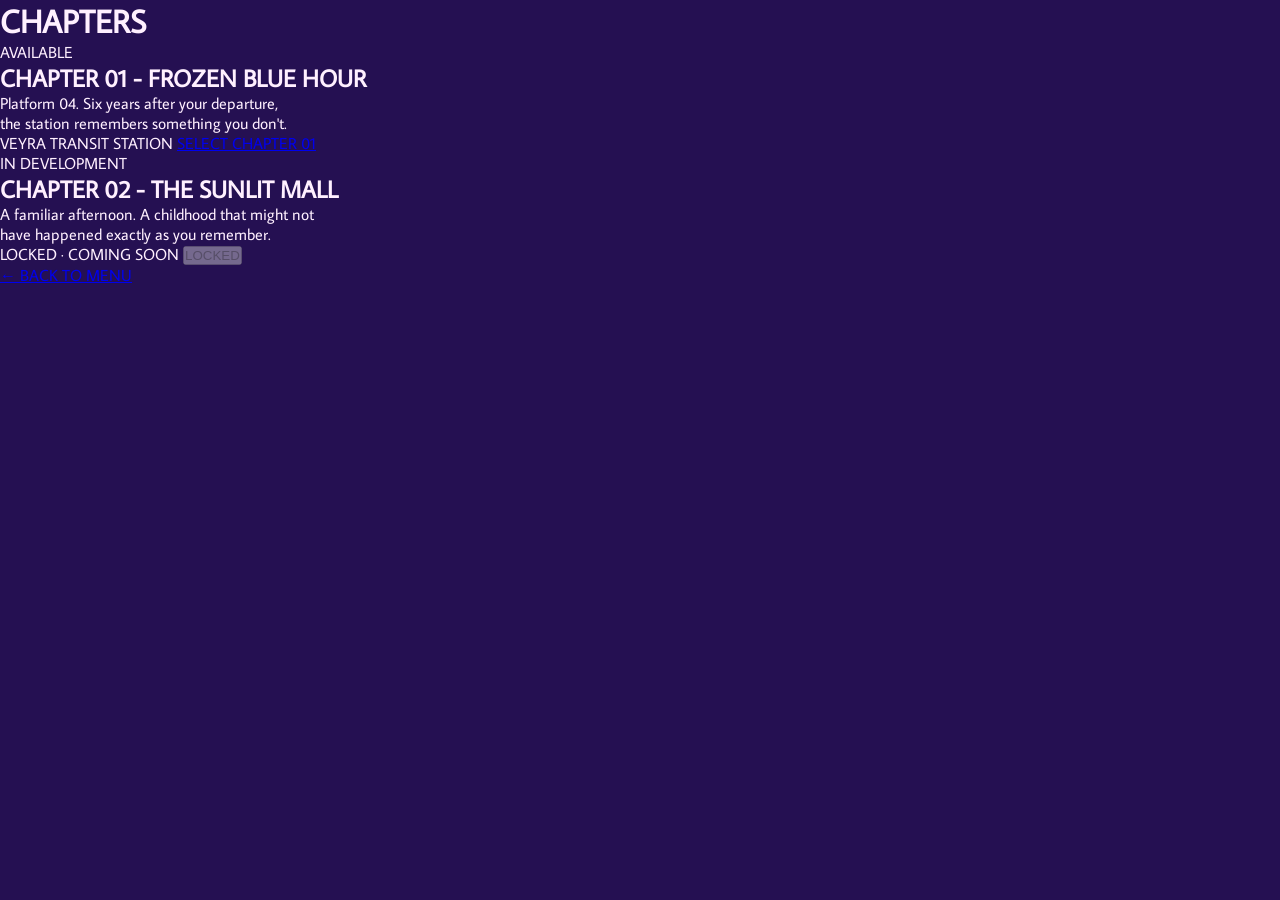
==== chapter-select.html @ b5fec7a7 "html: Chapter selection contents" ====
<!DOCTYPE html>
<html lang="en">
<head>
    <meta charset="UTF-8">
    <meta name="viewport" content="width=device-width, initial-scale=1.0">
    <title>VEYRA - Chapters</title>
    <link rel="stylesheet" href="style.css">
    <link rel="stylesheet" href="chapter-select.css">
    <!--google fonts-->
    <link rel="preconnect" href="https://fonts.googleapis.com">
    <link rel="preconnect" href="https://fonts.gstatic.com" crossorigin>
    <link href="https://fonts.googleapis.com/css2?family=Kings&family=Average+Sans&display=swap" rel="stylesheet">

</head>

<body class="chapter-select-page">
    <main class="chapter-select-container">
        <h1>CHAPTERS</h1>

        <!--chapter 01-->
        <section class="chapter-card available">
            <span class="chapter-status">AVAILABLE</span>
            <h2>CHAPTER 01 - FROZEN BLUE HOUR</h2>
            <p>Platform 04. Six years after your departure,<br>the station remembers something you don't.</p>
            <span class="chapter-info">VEYRA TRANSIT STATION</span>
            <a href="chapter1.html" class="chapter-button">SELECT CHAPTER 01</a>
        </section>

        <!--chapter 02-->
        <section class="chapter-card locked">
            <span class="chapter-status">IN DEVELOPMENT</span>
            <h2>CHAPTER 02 - THE SUNLIT MALL</h2>
            <p>A familiar afternoon. A childhood that might not<br>have happened exactly as you remember.</p>
            <span class="chapter-info">LOCKED · COMING SOON</span>
            <button class="chapter-button" disabled>LOCKED</button>
        </section>

        <a href="index.html" class="back-button">← BACK TO MENU</a>

    </main>

</body>







</html>
---- style.css ----
/*general*/

:root {
    --dark-purple: #251052;
    --purple: #49266F;
    --lavender: #A879CE;
    --pink: #FFB5EB;
    --white-pink: #FFF0FF;
}

* {
    margin: 0;
    padding: 0;
    box-sizing: border-box;
}

body {
    background: var(--dark-purple);
    color: var(--white-pink);
    font-family: 'Average Sans', sans-serif;
    overflow: hidden;

}

/*loading*/

.loading-screen {
    position: fixed;
    inset: 0;

    background-image:
        linear-gradient(
            rgba(37, 16, 82, 0.35),
            rgba(37, 16, 82, 0.65)
        ),
        url("images/loading-bg.png");

    background-size: cover;
    background-position: center;
    background-repeat: no-repeat;

    display: flex;
    flex-direction: column;
    justify-content: center;
    align-items: center;

    z-index: 1000;

    transition: opacity 1.8s cubic-bezier(0.22, 1, 0.36, 1);
}

.loading-screen.fade-out {
    opacity: 0;
    pointer-events: none;
}

.loading-content {
    width: 100%;
    text-align: center;

    display: flex;
    flex-direction: column;
    align-items: center;

    position: relative;
    z-index: 3;
}


.loading-subtitle {
    font-family: 'Average Sans', sans-serif;
    font-size: 13px;
    letter-spacing: 3px;

    color: var(--pink);

    margin-top: 15px;
}

.subtitle {
    font-family: 'Average Sans', sans-serif;
    font-size: 11px;
    letter-spacing: 5px;
    color: var(--pink);
    margin-bottom: 15px;
}

.loading-content h1 {
    font-family: 'Kings', serif;
    font-size: 100px;
    font-weight: normal;
    letter-spacing: 8px;

    color: var(--white-pink);

    text-shadow: 
        0 0 10px var(--lavender),
        0 0 25px var(--purple);

    animation: titleGlow 3s ease-in-out infinite alternate;
}

/*progress bar*/

.loading-bar {
    width: 300px;
    height: 2px;

    background: rgba(255, 240, 255, 0.25);

    margin-top: 60px;
    overflow: hidden;
}

#progress {
    width: 0%;
    height: 100%;

    background: var(--pink);
    box-shadow: 0 0 15px var(--pink);

    transition: width 0.2s ease;
}

#loadingText {
    font-size: 10px;
    letter-spacing: 3px;

    color: var(--lavender);

    margin-top: 20px;
}

#percentage {
    font-size: 11px;
    color: var(--white-pink);

    margin-top: 8px;
}

/*petals*/

.petals {
    position: absolute;
    inset: 0;

    overflow: hidden;
    pointer-events: none;

    z-index: 2;
}

.petals span {
    position: absolute;

    top: -80px;

    color: var(--pink);
    opacity: 0.7;

    font-size: 22px;
    white-space: nowrap;

    animation: fallingPetals 12s linear infinite;
    animation-fill-mode: backwards;
}

/* Different horizontal positions */

.petals span:nth-child(1) {
    left: 10%;
    animation-delay: 0s;
    animation-duration: 11s;
}

.petals span:nth-child(2) {
    left: 25%;
    animation-delay: 3s;
    animation-duration: 14s;
}

.petals span:nth-child(3) {
    left: 45%;
    animation-delay: 6s;
    animation-duration: 12s;
}

.petals span:nth-child(4) {
    left: 65%;
    animation-delay: 2s;
    animation-duration: 15s;
}

.petals span:nth-child(5) {
    left: 80%;
    animation-delay: 5s;
    animation-duration: 13s;
}

.petals span:nth-child(6) {
    left: 92%;
    animation-delay: 8s;
    animation-duration: 11s;
}

/* Falling animation */

@keyframes fallingPetals {

    0% {
        transform: translate3d(0, 0, 0) rotate(0deg);
    }

    25% {
        transform: translate3d(35px, 25vh, 0) rotate(90deg);
    }

    50% {
        transform: translate3d(-20px, 50vh, 0) rotate(180deg);
    }

    75% {
        transform: translate3d(40px, 75vh, 0) rotate(270deg);
    }

    100% {
        transform: translate3d(-15px, 110vh, 0) rotate(360deg);
    }
}


/*main menu*/

#mainMenu {
    display: none;

    position: fixed;
    inset: 0;

    width: 100%;
    height: 100vh;

    flex-direction: column;
    justify-content: center;
    align-items: center;

    gap: 20px;

    /*background image (different from loading screen)*/
    background-image:
        linear-gradient(
            rgba(37, 16, 82, 0.35),
            rgba(37, 16, 82, 0.65)
        ),
        url("images/menu-bg.png");

    background-size: cover;
    background-position: center;
    background-repeat: no-repeat;

    text-align: center;
    overflow: hidden;

    z-index: 10;
}


#mainMenu h1 {
    font-family: 'Kings', serif;
    font-size: 90px;
    font-weight: normal;

    color: var(--white-pink);

    text-shadow:
        0 0 20px var(--lavender),
        0 0 40px var(--purple);
}

#mainMenu p {
    font-size: 12px;
    letter-spacing: 4px;
    color: var(--pink);
}

#mainMenu button {
    width: 190px;
    padding: 13px;

    background: rgba(37, 16, 82, 0.25);

    border: 1px solid var(--lavender);

    color: var(--white-pink);

    font-family: 'Average Sans', sans-serif;
    font-size: 12px;
    letter-spacing: 3px;

    cursor: pointer;
    transition: 0.3s ease;
}

#mainMenu button:hover {
    background: var(--purple);
    border-color: var(--pink);

    color: var(--pink);

    box-shadow: 0 0 20px rgba(255, 181, 235, 0.3);
}

/*animations*/

@keyframes floatPetals {
    0% {
        transform: translateY(100vh) rotate(0deg);
    }

    100% {
        transform: translateY(-100px) rotate(360deg);
    }
}

@keyframes titleGlow {
    from {
        text-shadow: 
            0 0 10px var(--lavender),
            0 0 20px var(--purple);
    }

    to {
        text-shadow: 
            0 0 20px var(--pink),
            0 0 40px var(--lavender);

    }
}


/*main menu animation*/

/*initial state*/
#mainMenu {
    display: none;

    position: fixed;
    inset: 0;

    width: 100%;
    min-height: 100vh;

    flex-direction: column;
    justify-content: center;
    align-items: center;

    gap: 20px;

    background-image:
        linear-gradient(
            rgba(37, 16, 82, 0.35),
            rgba(37, 16, 82, 0.65)
        ),
        url("images/menu-bg.png");

    background-size: cover;
    background-position: center;
    background-repeat: no-repeat;

    text-align: center;
    overflow: hidden;

    z-index: 10;

    opacity: 0;
    transform: translateY(15px);

    transition:
        opacity 1.5s ease,
        transform 1.5s ease;
}


/*when menu appear*/
#mainMenu.show {
    display: flex;
    opacity: 1;
    transform: translateY(0);
}
/* Individual menu elements */
#mainMenu h1,
#mainMenu p,
#mainMenu button {
    opacity: 0;
    transform: translateY(20px);

    transition:
        opacity 1.2s ease,
        transform 1.2s ease;
}

#mainMenu h1 {
    font-family: 'Kings', serif;
    font-size: 90px;
    font-weight: normal;
    letter-spacing: 5px;

    color: var(--white-pink);

    text-shadow:
        0 0 20px var(--lavender),
        0 0 40px var(--purple);

    opacity: 0;
    transform: translateY(20px);

    transition:
        opacity 1.2s ease,
        transform 1.2s ease;
}

#mainMenu.show h1 {
    opacity: 1;
    transform: translateY(0);
    transition-delay: 0.3s;
}

/*subtitle*/
#mainMenu.show p {
    opacity: 1;
    transform: translateY(0);
    transition-delay: 0.7s;
}

#mainMenu > p:not(#soundHint) {
    font-family: 'Average Sans', sans-serif;
    font-size: 12px;
    letter-spacing: 4px;
    color: var(--pink);

    opacity: 0;
    transform: translateY(20px);

    transition:
        opacity 1.2s ease,
        transform 1.2s ease;
}

#mainMenu.show > p:not(#soundHint) {
    opacity: 1;
    transform: translateY(0);
    transition-delay: 0.7s;
}

#mainMenu.show button:nth-of-type(1) {
    opacity: 1;
    transform: translateY(0);
    transition-delay: 1.0s;
}

#mainMenu.show button:nth-of-type(2) {
    opacity: 1;
    transform: translateY(0);
    transition-delay: 1.2s;
}

#mainMenu.show button:nth-of-type(3) {
    opacity: 1;
    transform: translateY(0);
    transition-delay: 1.4s;
}

/*menu audio iNSTRUCTION*/

#soundHint {
    font-size: 9px;
    letter-spacing: 3px;
    color: var(--lavender);

    margin-bottom: 5px;

    opacity: 0;
    transition: opacity 1s ease;
}

#mainMenu.show #soundHint {
    opacity: 0.8;
    animation: hintPulse 2s ease-in-out infinite alternate;
}

@keyframes hintPulse {
    from { opacity: 0.35; }
    to { opacity: 1; }
}

.menu-options {
    display: flex;
    flex-direction: column;
    align-items: center;

    width: min(320px, 85vw);
    gap: 5px;

    margin: 30px auto;
}

/*all buttons*/

.menu-options button {
    width: 100%;
    padding: 13px 10px;

    background: rgba(37, 16, 82, 0.2);

    border: none;
    border-top: 1px solid rgba(168, 121, 206, 0.7);
    border-bottom: 1px solid rgba(168, 121, 206, 0.7);

    color: var(--white-pink);

    font-family: 'Kings', serif;
    font-size: 19px;
    letter-spacing: 2px;

    cursor: pointer;

    opacity: 0;
    transform: translateY(15px);

    transition:
        opacity 1s ease,
        transform 0.4s ease,
        background 0.35s ease,
        color 0.35s ease,
        letter-spacing 0.35s ease,
        border-color 0.35s ease,
        box-shadow 0.35s ease;
}

/* BUTTON ENTRANCE */

#mainMenu.show .menu-options button {
    opacity: 1;
    transform: translateY(0);
}

#mainMenu.show .menu-options button:nth-child(1) {
    transition-delay: 1s;
}

#mainMenu.show .menu-options button:nth-child(2) {
    transition-delay: 1.2s;
}

#mainMenu.show .menu-options button:nth-child(3) {
    transition-delay: 1.4s;
}

#mainMenu.show .menu-options button:nth-child(4) {
    transition-delay: 1.6s;
}

#mainMenu.show .menu-options button:nth-child(5) {
    transition-delay: 1.8s;
}

/* HOVER */

#mainMenu.show .menu-options button:hover {
    background: rgba(168, 121, 206, 0.2);

    color: var(--pink);

    border-color: var(--pink);

    letter-spacing: 4px;

    transform: scale(1.04);

    box-shadow:
        0 0 15px rgba(255, 181, 235, 0.15);
}

/*click*/

#mainMenu.show .menu-options button:active {
    transform: scale(0.97);
    background: rgba(255, 181, 235, 0.2);
}

/*keyboard focus*/

.menu-options button:focus-visible {
    outline: 2px solid var(--pink);
    outline-offset: 4px;
}

/* SMALL SCREENS */

@media (max-height: 650px) {
    #mainMenu h1 {
        font-size: 60px;
    }

    .menu-options {
        margin: 15px auto;
        gap: 3px;
    }

    .menu-options button {
        padding: 9px;
        font-size: 16px;
    }
}




/*new.html*/

/*cutscene 1*/
.cutscene-page {
    margin: 0;
    padding: 0;
    width: 100%;
    height: 100%;
    overflow: hidden;
    background: #251052;
}

/* Cutscene container */

#cutscene {
    position: fixed;
    inset: 0;
    width: 100%;
    height: 100%;
    background: #251052;

    display: flex;
    justify-content: center;
    align-items: center;

    opacity: 0;
    visibility: hidden;
    pointer-events: none;

    transition: opacity 1.8s ease-in-out;
}

/* Fade in */

#cutscene.active {
    opacity: 1;
    visibility: visible;
    pointer-events: auto;
}

/* Video */

#introVideo {
    position: absolute;
    inset: 0;

    width: 100%;
    height: 100%;

    object-fit: contain;
    object-position: center;

    background: #251052;
}

/* Buttons */

.cutscene-buttons {
    position: absolute;
    bottom: 12%;
    left: 50%;
    transform: translateX(-50%);

    display: flex;
    gap: 20px;

    z-index: 10;
}

/* Button appearance */

.cutscene-buttons button {
    padding: 12px 30px;

    background: rgba(37, 16, 82, 0.75);
    color: #FFF0FF;

    border: 1px solid #A879CE;
    font-family: 'Average Sans', sans-serif;
    font-size: 14px;
    letter-spacing: 3px;

    cursor: pointer;

    transition:
        background 0.3s ease,
        color 0.3s ease,
        transform 0.3s ease,
        border-color 0.3s ease;
}

.cutscene-buttons button:hover {
    background: #A879CE;
    color: #251052;
    border-color: #FFB5EB;
    transform: translateY(-3px);
}

.cutscene-buttons button[hidden] {
    display: none;
}

/* Fade out */

#cutscene.fade-out {
    opacity: 0;
    pointer-events: none;
    transition: opacity 1.5s ease-in-out;
}
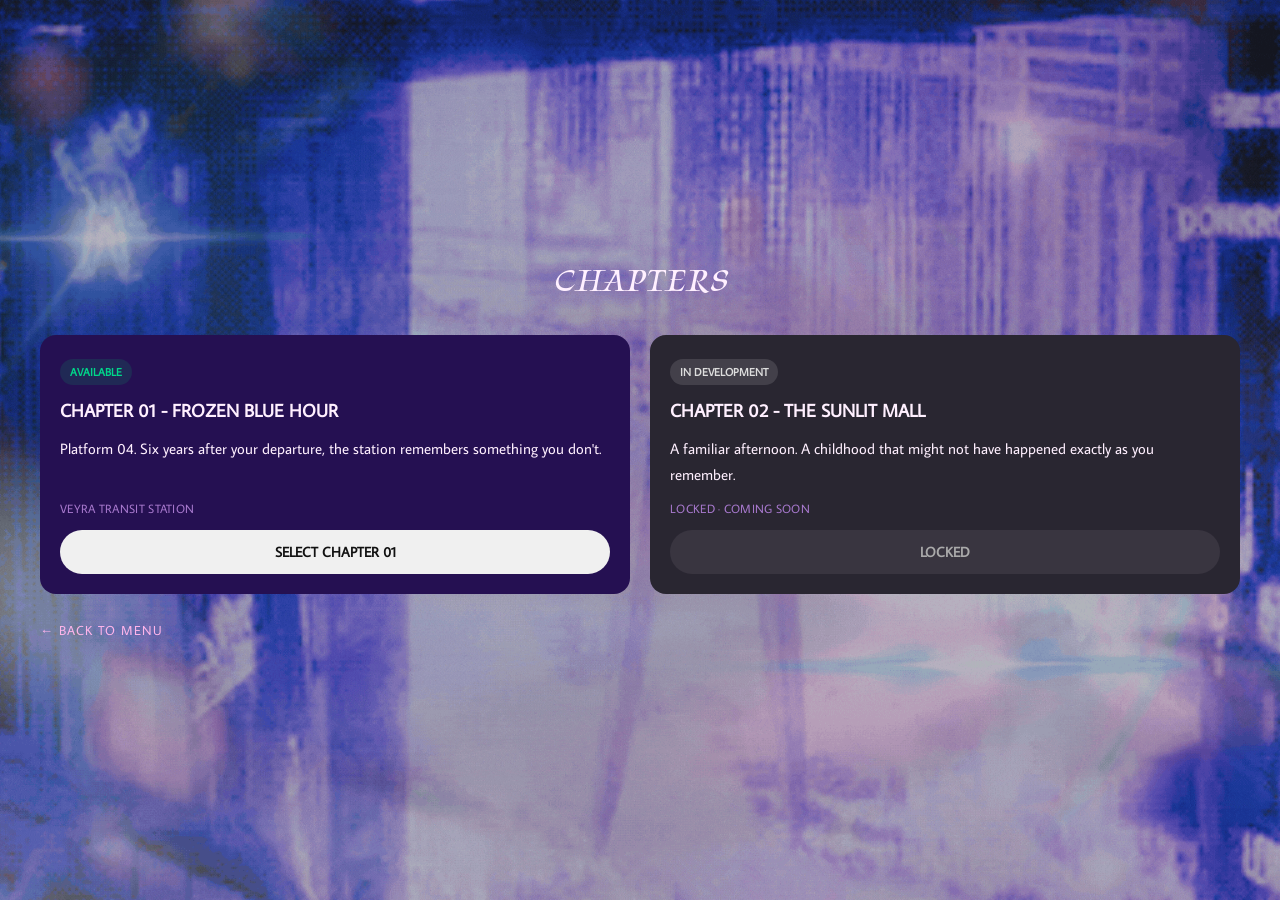
==== commit 96835fd2: "style: Style for layout & animations script: background music  html: add audio and adjust chapters" ====
--- a/chapter-select.html
+++ b/chapter-select.html
@@ -14,28 +14,67 @@
 </head>
 
 <body class="chapter-select-page">
+    
+    <audio id="chapterMusic" loop preload="auto">
+        <source src="audio/menu-theme.mp3" type="audio/mpeg">
+    </audio>
+
     <main class="chapter-select-container">
+
         <h1>CHAPTERS</h1>
 
-        <!--chapter 01-->
-        <section class="chapter-card available">
-            <span class="chapter-status">AVAILABLE</span>
-            <h2>CHAPTER 01 - FROZEN BLUE HOUR</h2>
-            <p>Platform 04. Six years after your departure,<br>the station remembers something you don't.</p>
-            <span class="chapter-info">VEYRA TRANSIT STATION</span>
-            <a href="chapter1.html" class="chapter-button">SELECT CHAPTER 01</a>
-        </section>
+        <div class="chapter-grid">
 
-        <!--chapter 02-->
-        <section class="chapter-card locked">
-            <span class="chapter-status">IN DEVELOPMENT</span>
-            <h2>CHAPTER 02 - THE SUNLIT MALL</h2>
-            <p>A familiar afternoon. A childhood that might not<br>have happened exactly as you remember.</p>
-            <span class="chapter-info">LOCKED · COMING SOON</span>
-            <button class="chapter-button" disabled>LOCKED</button>
-        </section>
+            <!-- CHAPTER 01 -->
+            <section class="chapter-card available">
 
-        <a href="index.html" class="back-button">← BACK TO MENU</a>
+                <span class="chapter-status">AVAILABLE</span>
+
+                <h2>CHAPTER 01 - FROZEN BLUE HOUR</h2>
+
+                <p>
+                    Platform 04. Six years after your departure,
+                    the station remembers something you don't.
+                </p>
+
+                <span class="chapter-info">
+                    VEYRA TRANSIT STATION
+                </span>
+
+                <a href="chapter1.html" class="chapter-button">
+                    SELECT CHAPTER 01
+                </a>
+
+            </section>
+
+
+            <!-- CHAPTER 02 -->
+            <section class="chapter-card locked">
+
+                <span class="chapter-status">IN DEVELOPMENT</span>
+
+                <h2>CHAPTER 02 - THE SUNLIT MALL</h2>
+
+                <p>
+                    A familiar afternoon. A childhood that might not
+                    have happened exactly as you remember.
+                </p>
+
+                <span class="chapter-info">
+                    LOCKED · COMING SOON
+                </span>
+
+                <button class="chapter-button" disabled>
+                    LOCKED
+                </button>
+
+            </section>
+
+        </div>
+
+        <a href="index.html" class="back-button">
+            ← BACK TO MENU
+        </a>
 
     </main>
 
--- a/chapter-select.css
+++ b/chapter-select.css
@@ -0,0 +1,317 @@
+:root {
+    --dark-purple: #251052;
+    --purple: #49266F;
+    --lavender: #A879CE;
+    --pink: #FFB5EB;
+    --white-pink: #FFF0FF;
+}
+
+* {
+    margin: 0;
+    padding: 0;
+    box-sizing: border-box;
+}
+
+body {
+    background: var(--dark-purple);
+    color: var(--white-pink);
+    font-family: 'Average Sans', sans-serif;
+    overflow: hidden;
+
+}
+
+/*chapter select*/
+
+.chapter-select-page {
+    min-height: 100vh;
+    box-sizing: border-box;
+
+    display: flex;
+    justify-content: center;
+    align-items: center;
+
+    padding: 40px 25px;
+
+    /*bg image*/
+    background-image: url("images/chapter-select-bg.gif");
+    background-position: center;
+    background-size: cover;
+    background-repeat: no-repeat;
+    background-attachment: fixed;
+
+    opacity: 0;
+    animation: pageFadeIn 1s ease forwards;
+}
+
+
+/*PAGE FADE IN*/
+
+@keyframes pageFadeIn {
+    from {
+        opacity: 0;
+    }
+    to {
+        opacity: 1;
+    }
+}
+
+/*PAGE FADE OUT*/
+
+.chapter-select-page.fade-out {
+    animation: pageFadeOut 0.8s ease forwards;
+}
+
+@keyframes pageFadeOut {
+    from {
+        opacity: 1;
+    }
+    to {
+        opacity: 0;
+    }
+}
+
+/*main container*/
+
+.chapter-select-container {
+    width: 100%;
+    max-width: 1200px;
+    margin: auto;
+}
+
+/*title*/
+
+.chapter-select-container > h1 {
+    font-family: 'Kings', serif;
+    font-size: 32px;
+    font-weight: normal;
+
+    color: var(--white-pink);
+
+    margin-bottom: 24px;
+
+    text-align: center;
+    margin-bottom: 30px;
+}
+
+/*chapter cards*/
+.chapter-grid {
+    display: grid;
+    grid-template-columns: repeat(2, minmax(0, 1fr));
+    gap: 20px;
+    width: 100%;
+}
+
+
+.chapter-card {
+    flex: 1 1 0;
+    min-width: 0;
+}
+
+
+.chapter-card {
+    min-width: 0;
+
+    display: flex;
+    flex-direction: column;
+    align-items: flex-start;
+
+    padding: 24px 20px 20px;
+    border-radius: 16px;
+
+    gap: 14px;
+
+    transition:
+        transform 0.4s ease,
+        background 0.4s ease,
+        box-shadow 0.4s ease;
+
+    animation: cardAppear 0.9s cubic-bezier(0.22, 1, 0.36, 1) both;
+}
+
+.chapter-card:nth-child(1) {
+    animation-delay: 0.4s;
+}
+
+.chapter-card:nth-child(2) {
+    animation-delay: 0.8s;
+}
+
+@keyframes cardAppear {
+    from {
+        opacity: 0;
+        transform: translateY(25px);
+    }
+
+    to {
+        opacity: 1;
+        transform: translateY(0);
+    }
+}
+
+/*available card*/
+
+.chapter-card.available {
+    background: #251052;
+}
+
+.chapter-card.available:hover {
+    transform: translateY(-5px);
+    box-shadow: 0 12px 35px rgba(168, 121, 206, 0.15);
+}
+
+/*locked card*/
+
+.chapter-card.locked {
+    background: #292631;
+}
+
+/*status*/
+
+.chapter-status {
+    font-size: 11px;
+    font-weight: bold;
+
+    padding: 6px 10px;
+    border-radius: 20px;
+}
+
+.available .chapter-status {
+    background: rgba(0, 180, 100, 0.15);
+    color: #00d68a;
+}
+
+.locked .chapter-status {
+    background: rgba(255, 255, 255, 0.12);
+    color: #dddddd;
+}
+
+/*chapter title*/
+
+.chapter-card h2 {
+    font-family: 'Average Sans', sans-serif;
+    font-size: 18px;
+    font-weight: bold;
+
+    color: var(--white-pink);
+
+    transition:
+        color 0.5s ease,
+        transform 0.5s ease;
+}
+
+/*desc*/
+
+.chapter-card p {
+    font-size: 15px;
+    line-height: 1.7;
+
+    color: var(--white-pink);
+
+    flex-grow: 1;
+}
+
+/*chapter info*/
+
+.chapter-info {
+    font-size: 12px;
+    letter-spacing: 0.3px;
+
+    color: var(--lavender);
+}
+
+/*BUTTONS*/
+
+.chapter-button {
+    width: 100%;
+
+    padding: 13px;
+    border: none;
+    border-radius: 30px;
+
+    background: #f0f0f0;
+    color: #111111;
+
+    font-family: 'Average Sans', sans-serif;
+    font-size: 14px;
+    font-weight: bold;
+
+    text-align: center;
+    text-decoration: none;
+
+    cursor: pointer;
+
+    transition:
+        background 0.35s ease,
+        color 0.35s ease,
+        transform 0.35s ease,
+        box-shadow 0.35s ease;
+}
+
+/*btn hover*/
+
+.available .chapter-button:hover {
+    background: var(--pink);
+    color: #251052;
+
+    transform: translateY(-2px);
+
+    box-shadow: 0 5px 20px rgba(255, 181, 235, 0.2);
+}
+
+/*locked btn*/
+
+.locked .chapter-button {
+    background: #393540;
+    color: #aaaaaa;
+
+    cursor: not-allowed;
+}
+
+/*back btn*/
+
+.back-button {
+    display: inline-block;
+
+    margin-top: 28px;
+
+    color: var(--pink);
+    text-decoration: none;
+
+    font-size: 13px;
+    letter-spacing: 1px;
+
+    transition:
+        color 0.5s ease,
+        transform 0.5s ease;
+}
+
+.back-button:hover {
+    color: var(--pink);
+    transform: translateX(-4px);
+}
+
+/* layout*/
+
+@media (max-width: 700px) {
+    .chapter-grid {
+        flex-direction: column;
+    }
+
+    .chapter-card {
+        width: 100%;
+    }
+}
+
+/*reduced motion accessibilty*/
+
+@media (prefers-reduced-motion: reduce) {
+    .chapter-select-page,
+    .chapter-card {
+        animation: none;
+        opacity: 1;
+    }
+
+    .chapter-select-page.fade-out {
+        animation: none;
+    }
+}
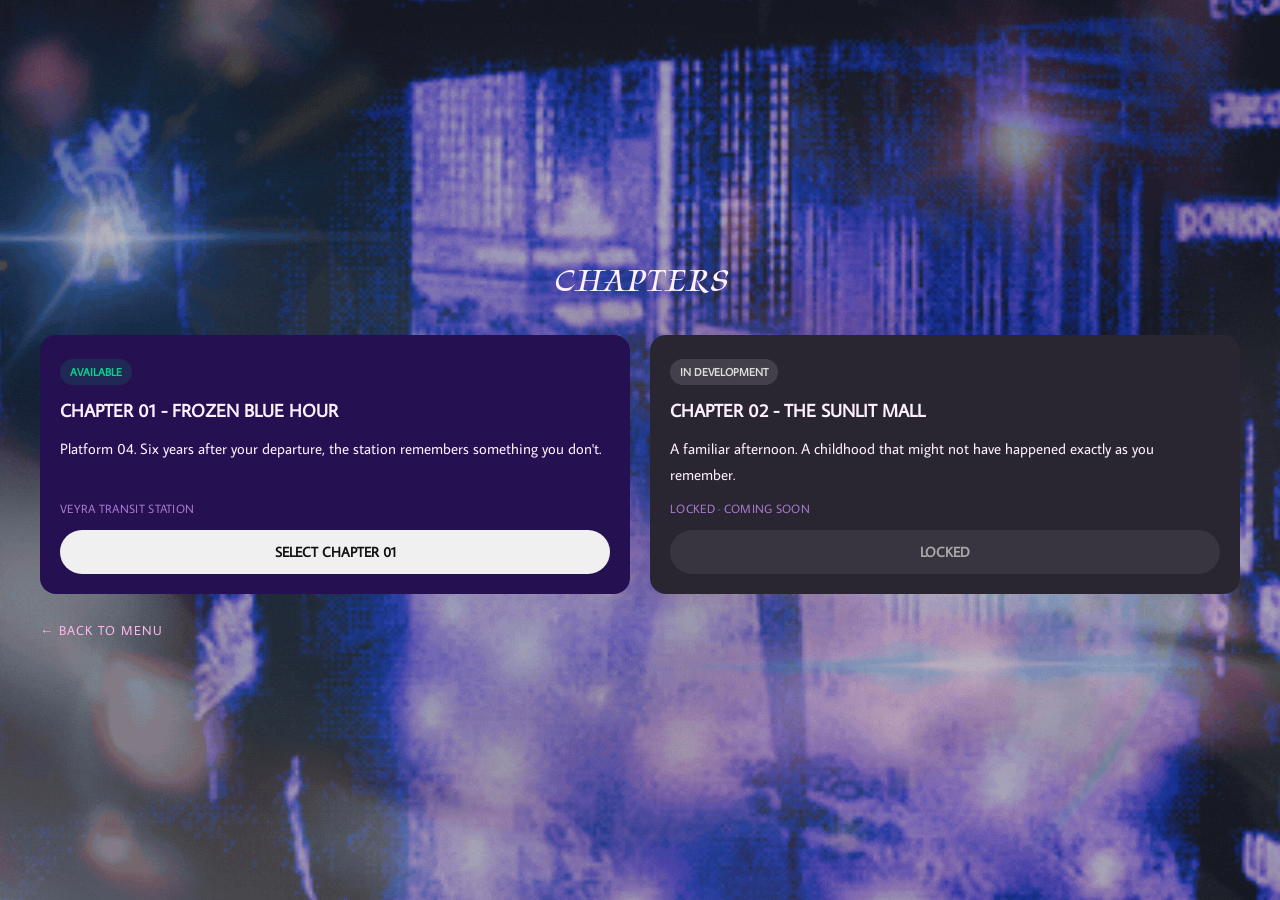
==== commit 05431a65: "html: Realized I forgot to link my java to this page. whoops" ====
--- a/chapter-select.html
+++ b/chapter-select.html
@@ -6,6 +6,7 @@
     <title>VEYRA - Chapters</title>
     <link rel="stylesheet" href="style.css">
     <link rel="stylesheet" href="chapter-select.css">
+    <script src="chapter-select.js" defer></script>
     <!--google fonts-->
     <link rel="preconnect" href="https://fonts.googleapis.com">
     <link rel="preconnect" href="https://fonts.gstatic.com" crossorigin>
--- a/style.css
+++ b/style.css
@@ -1,3 +1,80 @@
+/*page transitions*/
+:root {
+    --smooth-ease: cubic-bezier(0.22, 1, 0.36, 1);
+}
+
+body::after{
+    content: "";
+    position: fixed;
+    inset: 0;
+    background: #16092f;
+    opacity: 0;
+    pointer-events: none;
+    z-index: 9999;
+    transition: opacity 0.9s var(--smooth-ease);
+}
+
+body.page-leaving::after {
+    opacity: 1;
+    pointer-events: all;
+}
+
+body.page-entering::after {
+    animation: revealPage 1s var(--smooth-ease) forwards;
+}
+
+@keyframes revealPage {
+    from {opacity: 1;}
+    to {opacity: 0;}
+}
+
+#mainMenu .menu-options button {
+    transition:
+        opacity 0.9s var(--smooth-ease),
+        transform 0.6s var(--smooth-ease),
+        background 0.4s ease,
+        color 0.4s ease,
+        box-shadow 0.4s ease,
+        letter-spacing 0.4s ease;
+}
+
+/*smooth cutscene contents*/
+#introVideo {
+    opacity: 0;
+    transform: scale(1.025);
+    transition:
+        opacity 1.2s var(--smooth-ease),
+        transform 1.5s var(--smooth-ease);
+}
+
+#cutscene.active #introVideo {
+    opacity: 1;
+    transform: scale(1);
+}
+
+.cutscene-buttons {
+    opacity: 0;
+    transform: translate(-50%, 15px);
+    transition:
+        opacity 0.9s var(--smooth-ease),
+        transform 0.9s var(--smooth-ease);
+}
+
+#cutscene.active .cutscene-buttons {
+    opacity: 1;
+    transform: translate(-50%, 0);
+}
+
+/*accessibility*/
+@media (prefers-reduced-motion: reduce) {
+    *,
+    *::before,
+    *::after {
+        animation-duration: 0.01ms !important;
+        transition-duration: 0.01ms !important;
+    }
+}
+
 /*general*/
 
 :root {
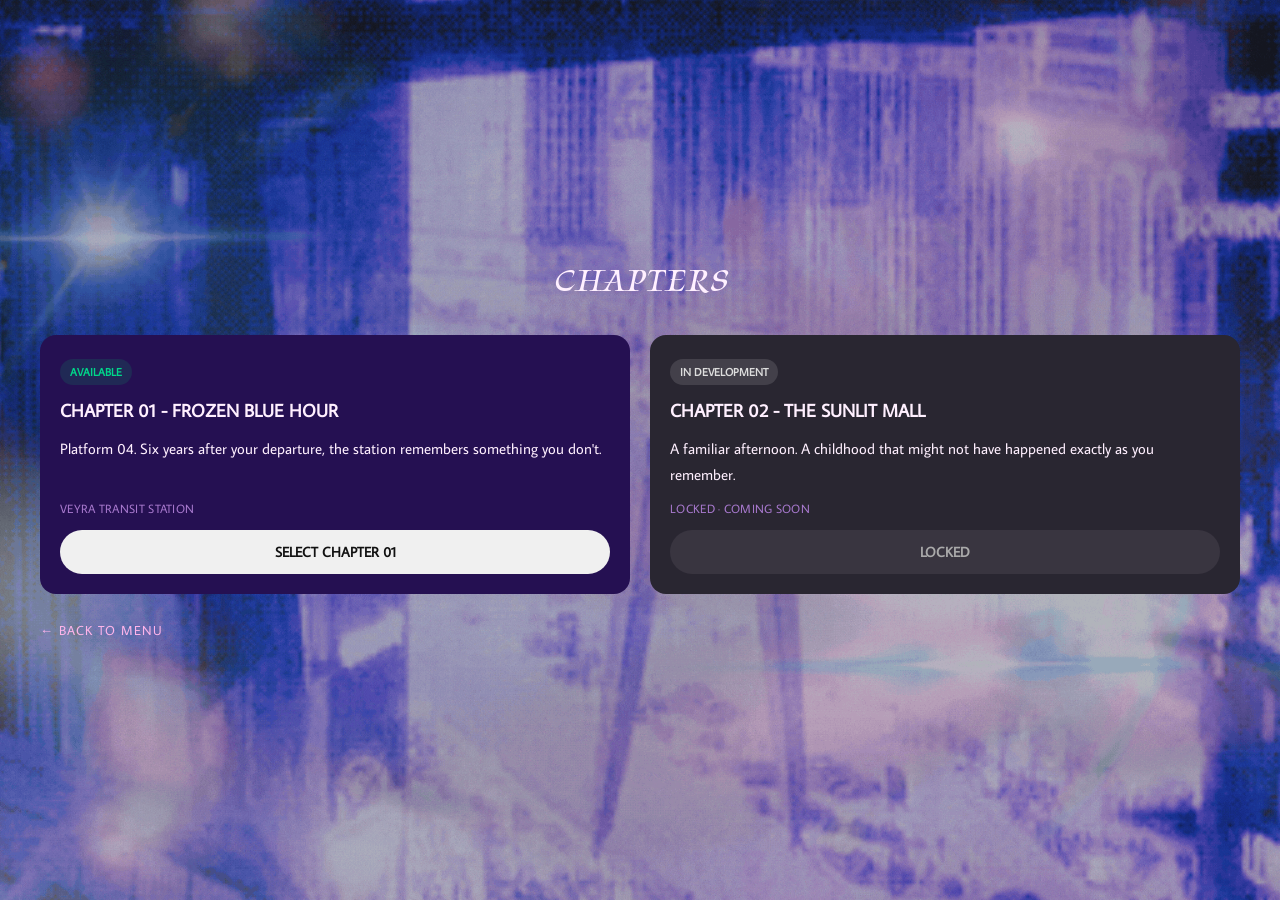
==== commit 4d3cc9c6: "html: Link every html to settings huhu" ====
--- a/chapter-select.html
+++ b/chapter-select.html
@@ -11,7 +11,9 @@
     <link rel="preconnect" href="https://fonts.googleapis.com">
     <link rel="preconnect" href="https://fonts.gstatic.com" crossorigin>
     <link href="https://fonts.googleapis.com/css2?family=Kings&family=Average+Sans&display=swap" rel="stylesheet">
-
+    <!--settings-->
+    <link rel="stylesheet" href="settings.css">
+    <script src="settings.js" defer></script>
 </head>
 
 <body class="chapter-select-page">
--- a/chapter-select.css
+++ b/chapter-select.css
@@ -1,3 +1,34 @@
+/*page transitions*/
+:root {
+    --smooth-ease: cubic-bezier(0.22, 1, 0.36, 1);
+}
+
+body::after{
+    content: "";
+    position: fixed;
+    inset: 0;
+    background: #16092f;
+    opacity: 0;
+    pointer-events: none;
+    z-index: 9999;
+    transition: opacity 0.9s var(--smooth-ease);
+}
+
+body.page-leaving::after {
+    opacity: 1;
+    pointer-events: all;
+}
+
+body.page-entering::after {
+    animation: revealPage 1s var(--smooth-ease) forwards;
+}
+
+@keyframes revealPage {
+    from {opacity: 1;}
+    to {opacity: 0;}
+}
+
+/*page settings*/
 :root {
     --dark-purple: #251052;
     --purple: #49266F;
@@ -16,8 +47,8 @@
     background: var(--dark-purple);
     color: var(--white-pink);
     font-family: 'Average Sans', sans-serif;
-    overflow: hidden;
-
+    overflow-x: hidden;
+    overflow-y: auto;
 }
 
 /*chapter select*/
@@ -293,8 +324,13 @@
 /* layout*/
 
 @media (max-width: 700px) {
+    .chapter-select-page {
+        align-items: flex-start;
+        padding: 35px 18px;
+    }
+
     .chapter-grid {
-        flex-direction: column;
+        grid-template-columns: 1fr;
     }
 
     .chapter-card {
--- a/settings.css
+++ b/settings.css
@@ -0,0 +1,154 @@
+/*global settings*/
+
+#gameControls {
+    position: fixed;
+    top: 22px;
+    right: 25px;
+    z-index: 9999;
+    display: flex;
+    gap: 10px;
+    align-items: center;
+}
+
+.game-control-btn {
+    border: 1px solid rgba(255, 255, 255, 0.35);
+    background: rgba(15, 15, 20, 0.75);
+    color: white;
+    padding: 10px 14px;
+    font: inherit;
+    cursor: pointer;
+    backdrop-filter: blur(10px);
+    transition: background 0.25s ease, transform 0.25s ease;
+}
+
+.game-control-btn:hover {
+    background: rgba(255, 255, 255, 0.18);
+    transform: translateY(-2px)
+}
+
+/*popup background*/
+#settingsOverlay {
+    position: fixed;
+    inset: 0;
+    z-index: 10000;
+    display: flex;
+    justify-content: center;
+    align-items: center;
+    padding: 20px;
+    background: rgba(0,0,0,0.7);
+    backdrop-filter: blur(6px);
+
+    opacity: 0;
+    visibility: hidden;
+    transition: opacity 0.3s ease, visibility 0.3s ease;
+}
+
+#settingsOverlay.open {
+    opacity: 1;
+    visibility: visible;
+}
+
+/*settings popup*/
+#settingsPopup {
+    position: relative;
+    width: min(440px, 100%);
+    max-height: 85vh;
+    overflow-y: auto;
+    padding: 30px;
+    color: white;
+    background: rgba(20,20,25,0.97);
+    border: 1px solid rgba(255,255,255,0.2);
+    box-shadow: 0 20px 70px rgba(0,0,0,0.5);
+
+    transform: translateY(18px) scale(0.98);
+    transition: transform 0.3s ease;
+}
+
+#settingsOverlay.open #settingsPopup {
+    transform: rotateY(0) scale(1);
+}
+
+.settings-heading {
+    margin: 0 0 25px;
+    font-size: 24px;
+    letter-spacing: 3px;
+    text-transform: uppercase;
+}
+
+.settings-close {
+    position: absolute;
+    top: 15px;
+    right: 18px;
+    border: none;
+    background: transparent;
+    color: white;
+    font-size: 25px;
+    cursor: pointer;
+}
+
+.settings-option {
+    margin: 22px 0;
+}
+
+.settings-option label,
+.settings-option .setting-label {
+    display: block;
+    margin-bottom: 12px;
+    font-size: 14px;
+    letter-spacing: 1px;
+}
+
+.settings-option input[type="range"] {
+    width: 100%;
+    accent-color: white;
+    cursor: pointer;
+}
+
+.settings-option select {
+    width: 100%;
+    padding: 10px;
+    color: white;
+    background: #292930;
+    border: 1px solid rgba(255,255,255,0.25);
+    font: inherit;
+}
+
+.settings-value {
+    float: right;
+    opacity: 0.7;
+}
+
+.settings-website {
+    display: inline-block;
+    margin-top: 15px;
+    color: white;
+    text-decoration: underline;
+    text-underline-offset: 4px;
+    opacity: 0.8;
+}
+
+.settings-website:hover {
+    opacity: 1;
+}
+
+.settings-divider {
+    border: 0;
+    border-top: 1px solid rgba(255,255,255,0.15);
+    margin: 20px 0;
+}
+
+@media (max-width: 600px) {
+    #gameControls {
+        top: 12px;
+        right: 12px;
+    }
+
+    .game-control-btn {
+        padding: 8px 10px;
+        font-size: 12px;
+    }
+
+    #settingsPopup {
+        padding: 25px 20px;
+    }
+}
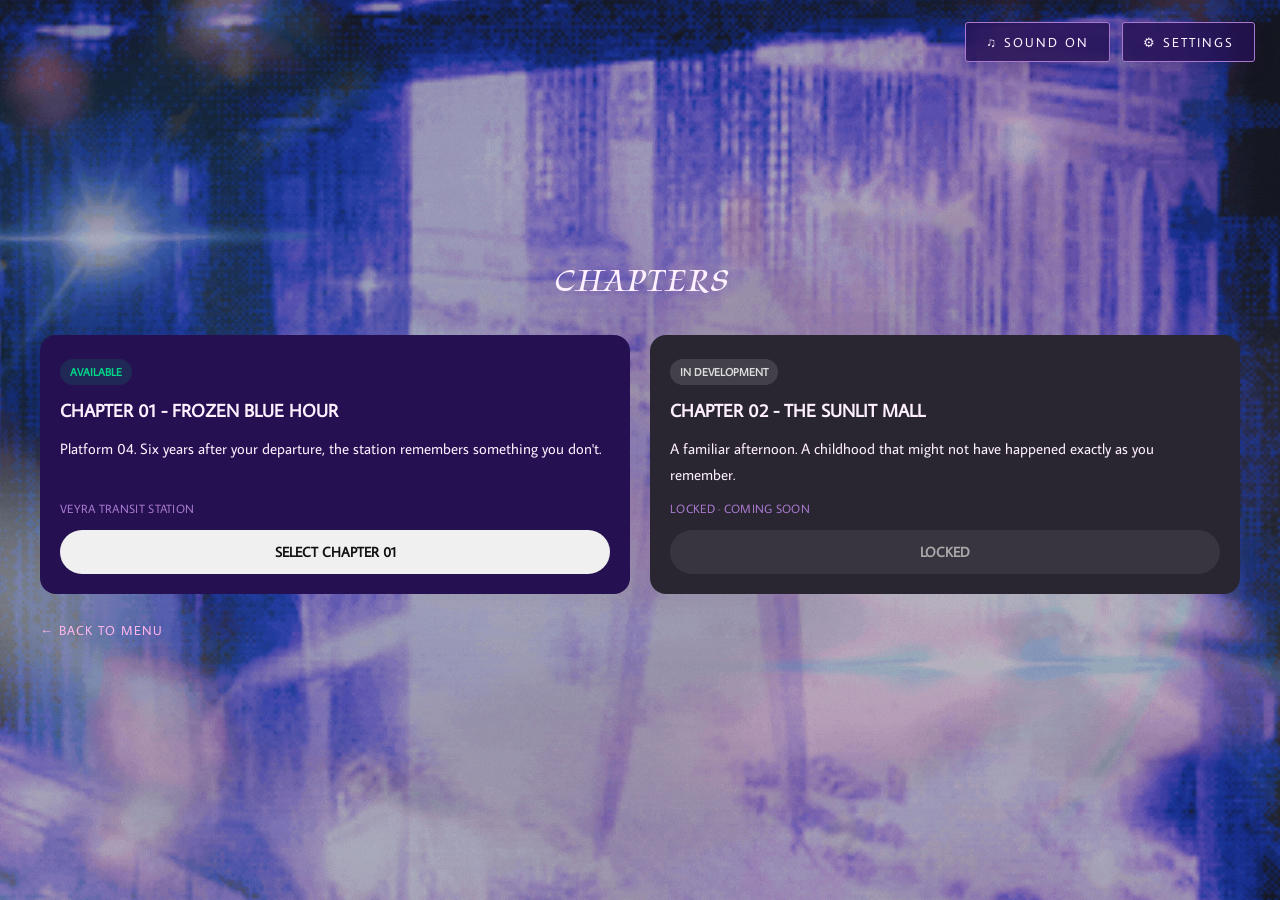
==== commit 8f2f67f1: "deleted text size adjustments" ====
--- a/chapter-select.html
+++ b/chapter-select.html
@@ -15,6 +15,81 @@
     <link rel="stylesheet" href="settings.css">
     <script src="settings.js" defer></script>
 </head>
+
+<!-- VEYRA GLOBAL CONTROLS -->
+<div id="gameControls">
+
+    <button id="soundToggle" class="game-control-btn">
+        ♫ SOUND ON
+    </button>
+
+    <button id="settingsButton" class="game-control-btn">
+        ⚙ SETTINGS
+    </button>
+
+</div>
+
+<!-- SETTINGS POPUP -->
+<div id="settingsOverlay">
+
+    <div id="settingsPopup">
+
+        <button id="closeSettings" class="settings-close">
+            ×
+        </button>
+
+        <h2 class="settings-heading">Settings</h2>
+
+        <!-- MUSIC -->
+        <div class="settings-option">
+            <label for="musicVolume">
+                Music Volume
+                <span id="musicVolumeValue" class="settings-value">70%</span>
+            </label>
+
+            <input
+                type="range"
+                id="musicVolume"
+                min="0"
+                max="100"
+                value="70"
+            >
+        </div>
+
+        <hr class="settings-divider">
+
+        <!-- SOUND EFFECTS -->
+        <div class="settings-option">
+            <label for="sfxVolume">
+                Sound Effects Volume
+                <span id="sfxVolumeValue" class="settings-value">85%</span>
+            </label>
+
+            <input
+                type="range"
+                id="sfxVolume"
+                min="0"
+                max="100"
+                value="85"
+            >
+        </div>
+
+        <hr class="settings-divider">
+
+        <!-- WEBSITE -->
+        <a
+            href="https://whoisciel67-alt.github.io/bluehour/"
+            target="_blank"
+            rel="noopener noreferrer"
+            class="settings-website"
+        >
+            Visit Website ↗
+        </a>
+
+    </div>
+
+</div>
+
 
 <body class="chapter-select-page">
     
--- a/settings.css
+++ b/settings.css
@@ -1,46 +1,94 @@
-/*global settings*/
+
+:root {
+    --dark-purple: #251052;
+    --purple: #49266F;
+    --lavender: #A879CE;
+    --pink: #FFB5EB;
+    --white-pink: #FFF0FF;
+
+    --font-title: "Kings", cursive;
+    --font-body: "Average Sans", sans-serif;
+}
+
+/*top right buttons*/
 
 #gameControls {
     position: fixed;
     top: 22px;
     right: 25px;
     z-index: 9999;
+
     display: flex;
-    gap: 10px;
     align-items: center;
+    gap: 12px;
 }
 
 .game-control-btn {
-    border: 1px solid rgba(255, 255, 255, 0.35);
-    background: rgba(15, 15, 20, 0.75);
-    color: white;
-    padding: 10px 14px;
-    font: inherit;
+    position: relative;
+    overflow: hidden;
+
+    padding: 11px 20px;
+
+    font-family: var(--font-body);
+    font-size: 13px;
+    letter-spacing: 2px;
+    text-transform: uppercase;
+
+    color: var(--white-pink);
+    background: rgba(37, 16, 82, 0.82);
+
+    border: 1px solid var(--lavender);
+    border-radius: 3px;
+
     cursor: pointer;
-    backdrop-filter: blur(10px);
-    transition: background 0.25s ease, transform 0.25s ease;
+    backdrop-filter: blur(12px);
+
+    box-shadow: 0 4px 18px rgba(37, 16, 82, 0.25);
+
+    transition:
+        color 0.3s ease,
+        background 0.3s ease,
+        border-color 0.3s ease,
+        box-shadow 0.3s ease,
+        transform 0.3s ease;
 }
 
 .game-control-btn:hover {
-    background: rgba(255, 255, 255, 0.18);
-    transform: translateY(-2px)
-}
-
-/*popup background*/
+    color: var(--dark-purple);
+    background: var(--pink);
+    border-color: var(--white-pink);
+
+    box-shadow: 0 0 20px rgba(255, 181, 235, 0.35);
+
+    transform: translateY(-3px);
+}
+
+.game-control-btn:active {
+    transform: translateY(0) scale(0.97);
+}
+
+/*SETTINGS POPUP OVERLAY*/
+
 #settingsOverlay {
     position: fixed;
     inset: 0;
     z-index: 10000;
+
     display: flex;
     justify-content: center;
     align-items: center;
+
     padding: 20px;
-    background: rgba(0,0,0,0.7);
-    backdrop-filter: blur(6px);
+
+    background: rgba(15, 5, 35, 0.78);
+    backdrop-filter: blur(8px);
 
     opacity: 0;
     visibility: hidden;
-    transition: opacity 0.3s ease, visibility 0.3s ease;
+
+    transition:
+        opacity 0.35s ease,
+        visibility 0.35s ease;
 }
 
 #settingsOverlay.open {
@@ -48,107 +96,253 @@
     visibility: visible;
 }
 
-/*settings popup*/
+/* SETTINGS WINDOW*/
+
 #settingsPopup {
     position: relative;
+
     width: min(440px, 100%);
     max-height: 85vh;
     overflow-y: auto;
-    padding: 30px;
-    color: white;
-    background: rgba(20,20,25,0.97);
-    border: 1px solid rgba(255,255,255,0.2);
-    box-shadow: 0 20px 70px rgba(0,0,0,0.5);
-
-    transform: translateY(18px) scale(0.98);
-    transition: transform 0.3s ease;
+
+    padding: 35px;
+
+    color: var(--white-pink);
+
+    background:
+        linear-gradient(
+            145deg,
+            rgba(73, 38, 111, 0.98),
+            rgba(37, 16, 82, 0.99)
+        );
+
+    border: 1px solid var(--lavender);
+    border-radius: 5px;
+
+    box-shadow:
+        0 0 35px rgba(168, 121, 206, 0.2),
+        0 25px 80px rgba(0, 0, 0, 0.5);
+
+    transform: translateY(25px) scale(0.96);
+
+    transition: transform 0.35s cubic-bezier(.2,.8,.2,1);
 }
 
 #settingsOverlay.open #settingsPopup {
-    transform: rotateY(0) scale(1);
-}
+    transform: translateY(0) scale(1);
+}
+
+/* Decorative border */
+
+#settingsPopup::before {
+    content: "";
+    position: absolute;
+    inset: 8px;
+
+    border: 1px solid rgba(255, 181, 235, 0.18);
+
+    pointer-events: none;
+}
+
+/*settings*/
 
 .settings-heading {
-    margin: 0 0 25px;
-    font-size: 24px;
-    letter-spacing: 3px;
-    text-transform: uppercase;
-}
+    margin: 0 0 30px;
+
+    font-family: var(--font-title);
+    font-size: 38px;
+    font-weight: normal;
+
+    color: var(--pink);
+    text-align: center;
+    letter-spacing: 2px;
+}
+
+/*close button*/
 
 .settings-close {
     position: absolute;
-    top: 15px;
-    right: 18px;
-    border: none;
+    top: 14px;
+    right: 17px;
+    z-index: 2;
+
+    width: 32px;
+    height: 32px;
+
+    color: var(--white-pink);
     background: transparent;
-    color: white;
+
+    border: 1px solid transparent;
+    border-radius: 50%;
+
+    font-family: var(--font-body);
     font-size: 25px;
+
     cursor: pointer;
-}
+
+    transition: 0.25s ease;
+}
+
+.settings-close:hover {
+    color: var(--pink);
+    border-color: var(--pink);
+    transform: rotate(90deg);
+}
+
+/*settings options*/
 
 .settings-option {
-    margin: 22px 0;
+    margin: 25px 0;
 }
 
 .settings-option label,
 .settings-option .setting-label {
     display: block;
-    margin-bottom: 12px;
+    margin-bottom: 13px;
+
+    font-family: var(--font-body);
+    font-size: 14px;
+    letter-spacing: 1.5px;
+    text-transform: uppercase;
+
+    color: var(--white-pink);
+}
+
+.settings-value {
+    float: right;
+    color: var(--pink);
+}
+
+/*volume sliders */
+
+.settings-option input[type="range"] {
+    width: 100%;
+    height: 5px;
+
+    appearance: none;
+    -webkit-appearance: none;
+
+    background: rgba(255, 240, 255, 0.25);
+    border-radius: 10px;
+
+    outline: none;
+    cursor: pointer;
+}
+
+.settings-option input[type="range"]::-webkit-slider-thumb {
+    appearance: none;
+    -webkit-appearance: none;
+
+    width: 15px;
+    height: 15px;
+
+    background: var(--pink);
+    border: 2px solid var(--white-pink);
+    border-radius: 50%;
+
+    box-shadow: 0 0 10px rgba(255, 181, 235, 0.5);
+
+    transition: transform 0.2s ease;
+}
+
+.settings-option input[type="range"]::-webkit-slider-thumb:hover {
+    transform: scale(1.25);
+}
+
+.settings-option input[type="range"]::-moz-range-thumb {
+    width: 12px;
+    height: 12px;
+
+    background: var(--pink);
+    border: 2px solid var(--white-pink);
+    border-radius: 50%;
+}
+
+/*dialouge text select*/
+
+.settings-option select {
+    width: 100%;
+    padding: 12px 14px;
+
+    font-family: var(--font-body);
     font-size: 14px;
     letter-spacing: 1px;
-}
-
-.settings-option input[type="range"] {
-    width: 100%;
-    accent-color: white;
+
+    color: var(--white-pink);
+    background: var(--dark-purple);
+
+    border: 1px solid var(--lavender);
+    border-radius: 3px;
+
+    outline: none;
     cursor: pointer;
 }
 
-.settings-option select {
-    width: 100%;
-    padding: 10px;
-    color: white;
-    background: #292930;
-    border: 1px solid rgba(255,255,255,0.25);
-    font: inherit;
-}
-
-.settings-value {
-    float: right;
-    opacity: 0.7;
-}
+.settings-option select:focus {
+    border-color: var(--pink);
+}
+
+.settings-option select option {
+    color: var(--white-pink);
+    background: var(--dark-purple);
+}
+
+/*dividers*/
+
+.settings-divider {
+    border: none;
+    border-top: 1px solid rgba(168, 121, 206, 0.3);
+    margin: 22px 0;
+}
+
+/*website link*/
 
 .settings-website {
-    display: inline-block;
-    margin-top: 15px;
-    color: white;
-    text-decoration: underline;
-    text-underline-offset: 4px;
-    opacity: 0.8;
+    display: block;
+    margin-top: 25px;
+    padding: 12px;
+
+    font-family: var(--font-body);
+    font-size: 13px;
+    letter-spacing: 2px;
+    text-align: center;
+    text-transform: uppercase;
+
+    color: var(--pink);
+    background: rgba(168, 121, 206, 0.1);
+
+    border: 1px solid rgba(168, 121, 206, 0.4);
+    text-decoration: none;
+
+    transition: 0.3s ease;
 }
 
 .settings-website:hover {
-    opacity: 1;
-}
-
-.settings-divider {
-    border: 0;
-    border-top: 1px solid rgba(255,255,255,0.15);
-    margin: 20px 0;
-}
+    color: var(--dark-purple);
+    background: var(--pink);
+    border-color: var(--pink);
+}
+
+/*mobile*/
 
 @media (max-width: 600px) {
     #gameControls {
         top: 12px;
         right: 12px;
+        gap: 7px;
     }
 
     .game-control-btn {
-        padding: 8px 10px;
-        font-size: 12px;
+        padding: 9px 11px;
+        font-size: 10px;
+        letter-spacing: 1px;
     }
 
     #settingsPopup {
-        padding: 25px 20px;
+        padding: 30px 22px;
     }
-}+
+    .settings-heading {
+        font-size: 32px;
+    }
+}
